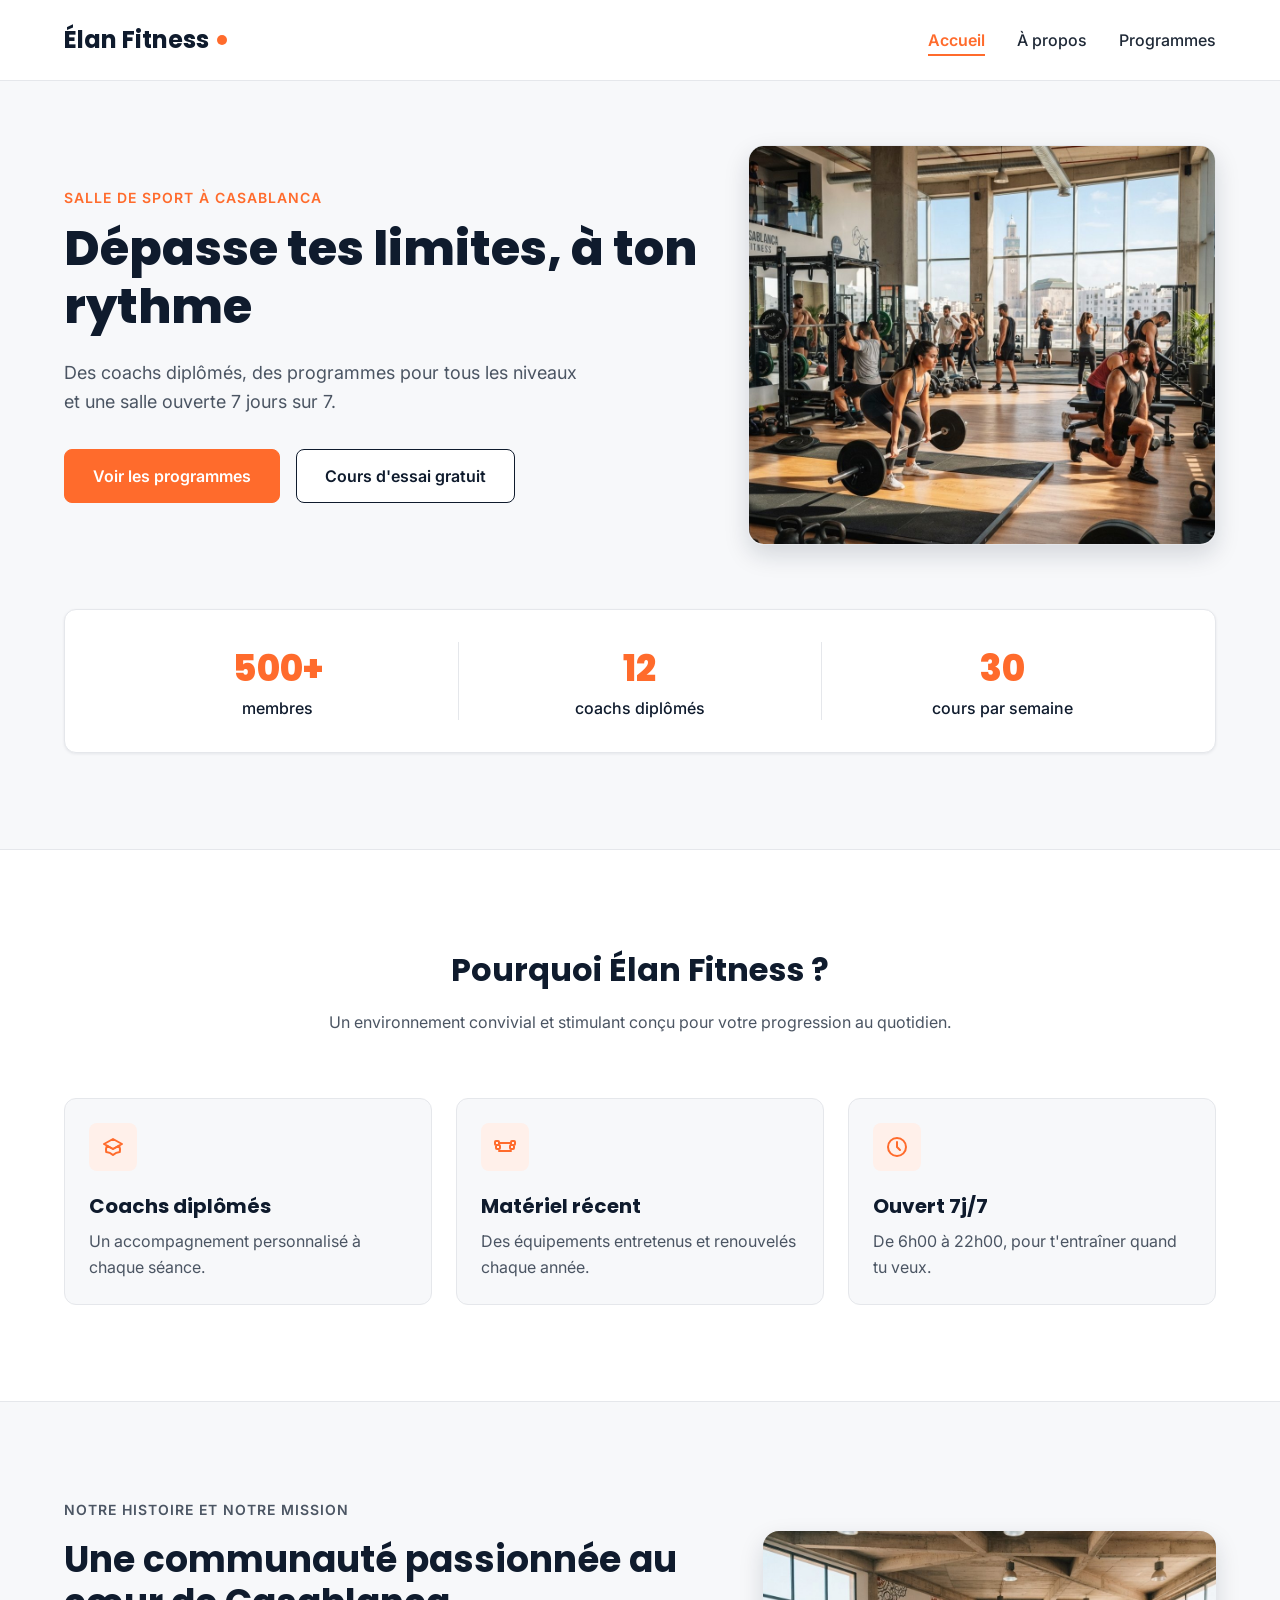
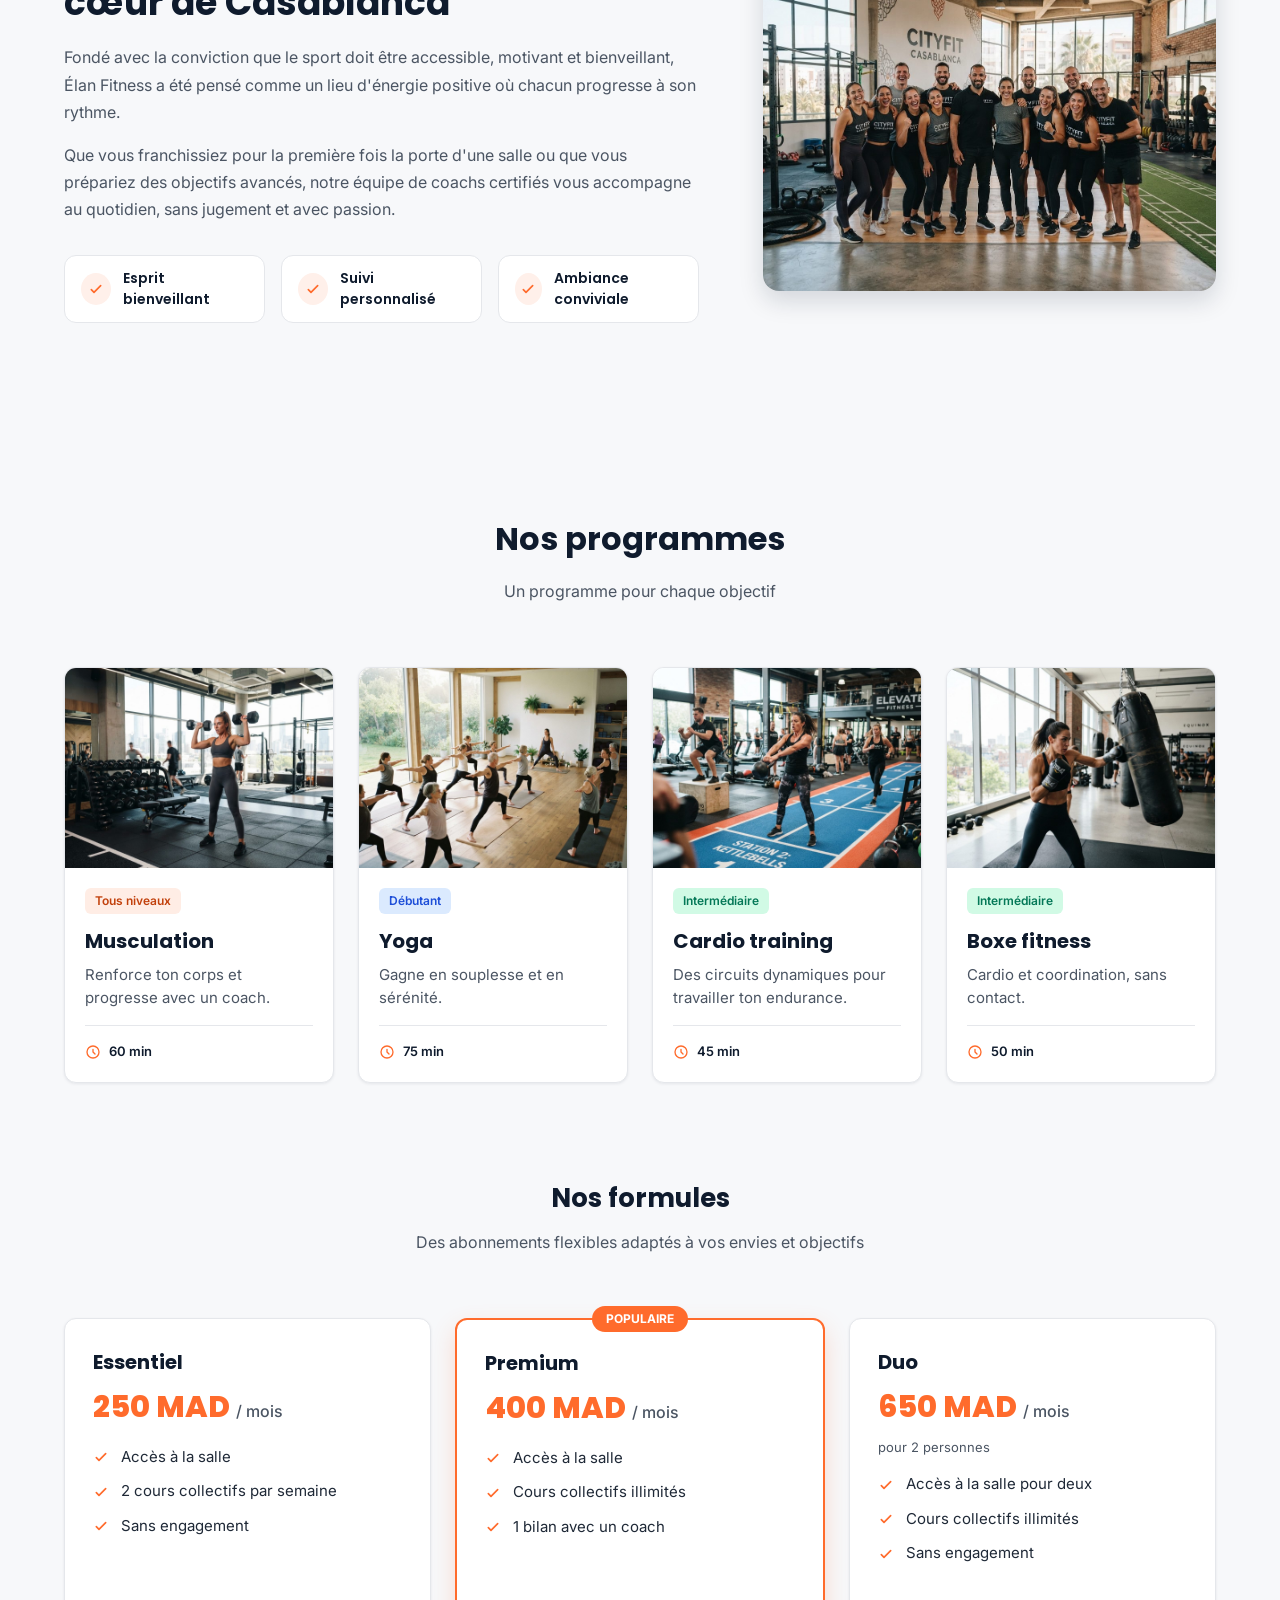
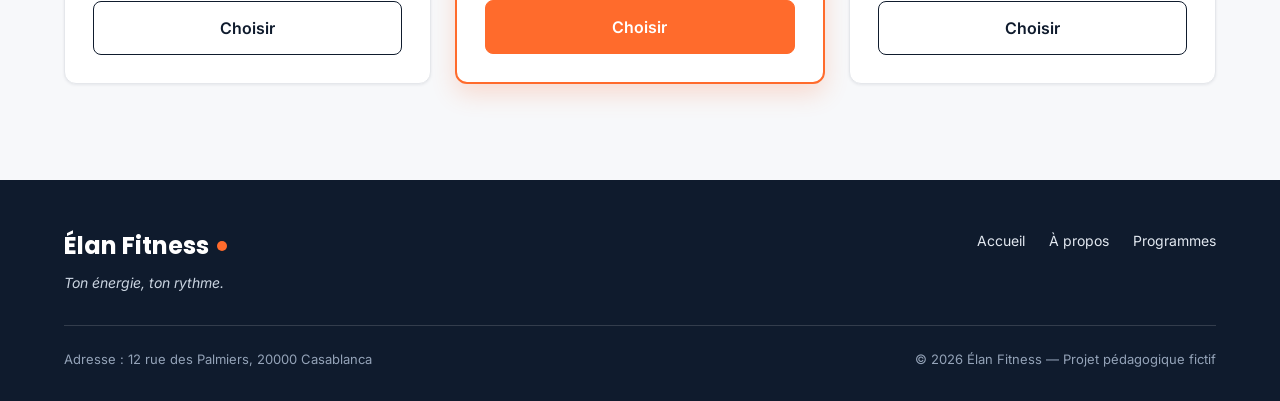
==== index.html @ 2877d308 "ajouter les imags et le file index.html et file style.css" ====
<!DOCTYPE html>
<html lang="fr">
<head>
  <meta charset="UTF-8">
  <meta name="viewport" content="width=device-width, initial-scale=1">
  <meta name="description" content="Élan Fitness, salle de sport à Casablanca : musculation, yoga, cardio et boxe fitness avec des coachs diplômés. Réservez votre cours d'essai gratuit.">
  <title>Élan Fitness | Salle de sport à Casablanca</title>

  <link rel="preconnect" href="https://fonts.googleapis.com">
  <link rel="preconnect" href="https://fonts.gstatic.com" crossorigin>
  <link href="https://fonts.googleapis.com/css2?family=Inter:wght@400;500;600&family=Poppins:wght@600;700;800&display=swap" rel="stylesheet">

  <link rel="stylesheet" href="style.css">
</head>

<body>

  <header class="en-tete">
    <div class="conteneur en-tete-contenu">
      <a href="#accueil" class="logo">Élan Fitness</a>

      <nav aria-label="Navigation principale">
        <ul class="menu">
          <li><a href="#accueil" class="lien-actif">Accueil</a></li>
          <li><a href="#a-propos">À propos</a></li>
          <li><a href="#programmes">Programmes</a></li>
        </ul>
      </nav>
    </div>
  </header>

  <main>

    <section id="accueil" class="hero">
      <div class="conteneur">

        <div class="hero-contenu">
          <div class="hero-texte">
            <p class="sur-titre">Salle de sport à Casablanca</p>
            <h1>Dépasse tes limites, à ton rythme</h1>
            <p class="hero-description">
              Des coachs diplômés, des programmes pour tous les niveaux et une salle ouverte 7 jours sur 7.
            </p>
            <div class="boutons">
              <a href="#programmes" class="bouton bouton-principal">Voir les programmes</a>
              <a href="#contact" class="bouton bouton-secondaire">Cours d'essai gratuit</a>
            </div>
          </div>

          <img class="hero-image" src="img/hero.jpg" alt="Des personnes s'entraînent dans une salle de sport lumineuse à Casablanca">
        </div>

        <div class="chiffres">
          <div class="chiffre">
            <p class="chiffre-nombre">500+</p>
            <p>membres</p>
          </div>
          <div class="chiffre">
            <p class="chiffre-nombre">12</p>
            <p>coachs diplômés</p>
          </div>
          <div class="chiffre">
            <p class="chiffre-nombre">30</p>
            <p>cours par semaine</p>
          </div>
        </div>

      </div>
    </section>

    <section class="section section-blanche">
      <div class="conteneur">

        <div class="section-titre">
          <h2>Pourquoi Élan Fitness ?</h2>
          <p>Un environnement convivial et stimulant conçu pour votre progression au quotidien.</p>
        </div>

        <div class="cartes">
          <article class="carte carte-avantage">
            <div class="icone"><img src="img/icone-coach.svg" alt=""></div>
            <h3>Coachs diplômés</h3>
            <p>Un accompagnement personnalisé à chaque séance.</p>
          </article>

          <article class="carte carte-avantage">
            <div class="icone"><img src="img/icone-materiel.svg" alt=""></div>
            <h3>Matériel récent</h3>
            <p>Des équipements entretenus et renouvelés chaque année.</p>
          </article>

          <article class="carte carte-avantage">
            <div class="icone"><img src="img/icone-horloge.svg" alt=""></div>
            <h3>Ouvert 7j/7</h3>
            <p>De 6h00 à 22h00, pour t'entraîner quand tu veux.</p>
          </article>
        </div>

      </div>
    </section>

    <section id="a-propos" class="section">
      <div class="conteneur apropos-contenu">

        <div class="apropos-texte">
          <p class="sur-titre">Notre histoire et notre mission</p>
          <h2>Une communauté passionnée au cœur de Casablanca</h2>
          <p>
            Fondé avec la conviction que le sport doit être accessible, motivant et bienveillant,
            Élan Fitness a été pensé comme un lieu d'énergie positive où chacun progresse à son rythme.
          </p>
          <p>
            Que vous franchissiez pour la première fois la porte d'une salle ou que vous prépariez des
            objectifs avancés, notre équipe de coachs certifiés vous accompagne au quotidien, sans
            jugement et avec passion.
          </p>

          <ul class="valeurs">
            <li class="valeur">
              <div class="icone icone-petite"><img src="img/icone-check.svg" alt=""></div>
              <span>Esprit bienveillant</span>
            </li>
            <li class="valeur">
              <div class="icone icone-petite"><img src="img/icone-check.svg" alt=""></div>
              <span>Suivi personnalisé</span>
            </li>
            <li class="valeur">
              <div class="icone icone-petite"><img src="img/icone-check.svg" alt=""></div>
              <span>Ambiance conviviale</span>
            </li>
          </ul>
        </div>

        <img class="apropos-image" src="img/equipe.jpg" alt="L'équipe de coachs d'Élan Fitness réunie dans la salle">

      </div>
    </section>

    <section id="programmes" class="section">
      <div class="conteneur">

        <div class="section-titre">
          <h2>Nos programmes</h2>
          <p>Un programme pour chaque objectif</p>
        </div>

        <div class="cartes">

          <article class="carte carte-programme">
            <img src="img/musculation.jpg" alt="Une sportive soulève des haltères dans l'espace musculation">
            <div class="programme-corps">
              <span class="etiquette etiquette-orange">Tous niveaux</span>
              <h3>Musculation</h3>
              <p>Renforce ton corps et progresse avec un coach.</p>
              <p class="duree"><img src="img/icone-duree.svg" alt="">60 min</p>
            </div>
          </article>

          <article class="carte carte-programme">
            <img src="img/yoga.jpg" alt="Un groupe pratique le yoga sur des tapis dans une salle lumineuse">
            <div class="programme-corps">
              <span class="etiquette etiquette-bleue">Débutant</span>
              <h3>Yoga</h3>
              <p>Gagne en souplesse et en sérénité.</p>
              <p class="duree"><img src="img/icone-duree.svg" alt="">75 min</p>
            </div>
          </article>

          <article class="carte carte-programme">
            <img src="img/cardio.jpg" alt="Des sportifs suivent un circuit de cardio training avec des kettlebells">
            <div class="programme-corps">
              <span class="etiquette etiquette-verte">Intermédiaire</span>
              <h3>Cardio training</h3>
              <p>Des circuits dynamiques pour travailler ton endurance.</p>
              <p class="duree"><img src="img/icone-duree.svg" alt="">45 min</p>
            </div>
          </article>

          <article class="carte carte-programme">
            <img src="img/boxe.jpg" alt="Une sportive frappe un sac de frappe pendant un cours de boxe fitness">
            <div class="programme-corps">
              <span class="etiquette etiquette-verte">Intermédiaire</span>
              <h3>Boxe fitness</h3>
              <p>Cardio et coordination, sans contact.</p>
              <p class="duree"><img src="img/icone-duree.svg" alt="">50 min</p>
            </div>
          </article>

        </div>

        <div class="formules">

          <div class="section-titre">
            <h3>Nos formules</h3>
            <p>Des abonnements flexibles adaptés à vos envies et objectifs</p>
          </div>

          <div class="cartes">

            <article class="carte formule">
              <h4>Essentiel</h4>
              <p class="prix">250 MAD <span>/ mois</span></p>
              <ul class="formule-liste">
                <li>Accès à la salle</li>
                <li>2 cours collectifs par semaine</li>
                <li>Sans engagement</li>
              </ul>
              <a href="#contact" class="bouton bouton-secondaire">Choisir</a>
            </article>

            <article class="carte formule formule-populaire">
              <p class="badge-populaire">Populaire</p>
              <h4>Premium</h4>
              <p class="prix">400 MAD <span>/ mois</span></p>
              <ul class="formule-liste">
                <li>Accès à la salle</li>
                <li>Cours collectifs illimités</li>
                <li>1 bilan avec un coach</li>
              </ul>
              <a href="#contact" class="bouton bouton-principal">Choisir</a>
            </article>

            <article class="carte formule">
              <h4>Duo</h4>
              <p class="prix">650 MAD <span>/ mois</span></p>
              <p class="prix-note">pour 2 personnes</p>
              <ul class="formule-liste">
                <li>Accès à la salle pour deux</li>
                <li>Cours collectifs illimités</li>
                <li>Sans engagement</li>
              </ul>
              <a href="#contact" class="bouton bouton-secondaire">Choisir</a>
            </article>

          </div>
        </div>

      </div>
    </section>

  </main>

  <footer class="pied-de-page">
    <div class="conteneur">

      <div class="pied-haut">
        <div>
          <p class="logo logo-clair">Élan Fitness</p>
          <p class="slogan">Ton énergie, ton rythme.</p>
        </div>

        <nav aria-label="Navigation du pied de page">
          <ul class="menu menu-pied">
            <li><a href="#accueil">Accueil</a></li>
            <li><a href="#a-propos">À propos</a></li>
            <li><a href="#programmes">Programmes</a></li>
          </ul>
        </nav>
      </div>

      <div class="pied-bas">
        <p>Adresse : 12 rue des Palmiers, 20000 Casablanca</p>
        <p>&copy; 2026 Élan Fitness — Projet pédagogique fictif</p>
      </div>

    </div>
  </footer>

</body>
</html>
---- style.css ----
* {
  box-sizing: border-box;
  margin: 0;
  padding: 0;
}

html {
  scroll-behavior: smooth;
}

body {
  font-family: 'Inter', Arial, sans-serif;
  font-size: 16px;
  line-height: 1.5;
  color: #1F2937;
  background-color: #F7F8FA;
}

h1, h2, h3, h4 {
  font-family: 'Poppins', Arial, sans-serif;
  color: #0F1B2D;
}

a {
  color: inherit;
  text-decoration: none;
}

ul {
  list-style: none;
}

img {
  display: block;
  max-width: 100%;
}

a:focus-visible,
button:focus-visible {
  outline: 3px solid #FF6B2C;
  outline-offset: 2px;
}

.conteneur {
  width: 100%;
  max-width: 1200px;
  margin: 0 auto;
  padding: 0 24px;
}

.section {
  padding: 96px 0;
}

.section-blanche {
  background-color: #FFFFFF;
  border-top: 1px solid #E5E7EB;
  border-bottom: 1px solid #E5E7EB;
}

.section-titre {
  max-width: 640px;
  margin: 0 auto 64px;
  text-align: center;
}

.section-titre h2 {
  font-size: 32px;
  margin-bottom: 16px;
}

.section-titre h3 {
  font-size: 26px;
  margin-bottom: 12px;
}

.section-titre p {
  color: #4B5563;
}

.sur-titre {
  font-size: 14px;
  font-weight: 600;
  color: #FF6B2C;
  text-transform: uppercase;
  letter-spacing: 1px;
  margin-bottom: 12px;
}

.bouton {
  display: inline-block;
  padding: 14px 28px;
  border-radius: 8px;
  font-size: 16px;
  font-weight: 600;
  text-align: center;
  cursor: pointer;
}

.bouton-principal {
  background-color: #FF6B2C;
  border: 1px solid #FF6B2C;
  color: #FFFFFF;
}

.bouton-principal:hover {
  background-color: #F05817;
}

.bouton-secondaire {
  background-color: #FFFFFF;
  border: 1px solid #0F1B2D;
  color: #0F1B2D;
}

.bouton-secondaire:hover {
  background-color: #F3F4F6;
}

.cartes {
  display: flex;
  gap: 24px;
}

.carte {
  flex: 1;
  background-color: #FFFFFF;
  border: 1px solid #E5E7EB;
  border-radius: 12px;
  box-shadow: 0 1px 3px rgba(15, 27, 45, 0.08);
}

.icone {
  width: 48px;
  height: 48px;
  background-color: #FFF0EA;
  border-radius: 8px;
  display: flex;
  align-items: center;
  justify-content: center;
}

.icone img {
  width: 24px;
  height: 24px;
}

.icone-petite {
  width: 32px;
  height: 32px;
  border-radius: 50%;
}

.icone-petite img {
  width: 16px;
  height: 16px;
}

.en-tete {
  position: sticky;
  top: 0;
  z-index: 10;
  background-color: #FFFFFF;
  border-bottom: 1px solid #E5E7EB;
}

.en-tete-contenu {
  height: 80px;
  display: flex;
  align-items: center;
  justify-content: space-between;
}

.logo {
  display: flex;
  align-items: center;
  font-family: 'Poppins', Arial, sans-serif;
  font-size: 24px;
  font-weight: 700;
  color: #0F1B2D;
}

.logo::after {
  content: "";
  width: 10px;
  height: 10px;
  margin-left: 8px;
  background-color: #FF6B2C;
  border-radius: 50%;
}

.menu {
  display: flex;
  gap: 32px;
}

.menu a {
  font-weight: 500;
  padding-bottom: 4px;
  border-bottom: 2px solid transparent;
}

.menu a:hover {
  color: #FF6B2C;
}

.menu .lien-actif {
  color: #FF6B2C;
  font-weight: 600;
  border-bottom-color: #FF6B2C;
}

.hero {
  padding: 64px 0 96px;
}

.hero-contenu {
  display: flex;
  align-items: center;
  gap: 32px;
}

.hero-texte {
  flex: 7;
}

.hero-texte h1 {
  font-size: 48px;
  font-weight: 800;
  line-height: 1.2;
  margin-bottom: 24px;
}

.hero-description {
  max-width: 520px;
  font-size: 18px;
  line-height: 1.6;
  color: #4B5563;
  margin-bottom: 32px;
}

.boutons {
  display: flex;
  flex-wrap: wrap;
  gap: 16px;
}

.hero-image {
  flex: 5;
  min-width: 0;
  height: 400px;
  object-fit: cover;
  border-radius: 16px;
  border: 1px solid #E5E7EB;
  box-shadow: 0 10px 25px rgba(15, 27, 45, 0.15);
}

.chiffres {
  display: flex;
  margin-top: 64px;
  padding: 32px;
  background-color: #FFFFFF;
  border: 1px solid #E5E7EB;
  border-radius: 12px;
  box-shadow: 0 1px 3px rgba(15, 27, 45, 0.08);
}

.chiffre {
  flex: 1;
  text-align: center;
  font-weight: 500;
  color: #0F1B2D;
}

.chiffre + .chiffre {
  border-left: 1px solid #E5E7EB;
}

.chiffre-nombre {
  font-family: 'Poppins', Arial, sans-serif;
  font-size: 36px;
  font-weight: 800;
  color: #FF6B2C;
}

.carte-avantage {
  padding: 24px;
  background-color: #F7F8FA;
  box-shadow: none;
}

.carte-avantage .icone {
  margin-bottom: 20px;
}

.carte-avantage h3 {
  font-size: 20px;
  margin-bottom: 8px;
}

.carte-avantage p {
  color: #4B5563;
  line-height: 1.6;
}

.apropos-contenu {
  display: flex;
  align-items: center;
  gap: 64px;
}

.apropos-texte {
  flex: 7;
}

.apropos-texte h2 {
  font-size: 36px;
  line-height: 1.2;
  margin-bottom: 20px;
}

.apropos-texte p {
  color: #4B5563;
  line-height: 1.7;
  margin-bottom: 16px;
}

.valeurs {
  display: flex;
  gap: 16px;
  margin-top: 32px;
}

.valeur {
  flex: 1;
  display: flex;
  align-items: center;
  gap: 12px;
  padding: 12px 16px;
  background-color: #FFFFFF;
  border: 1px solid #E5E7EB;
  border-radius: 12px;
  font-family: 'Poppins', Arial, sans-serif;
  font-size: 14px;
  font-weight: 600;
  color: #0F1B2D;
}

.apropos-image {
  flex: 5;
  min-width: 0;
  height: 360px;
  object-fit: cover;
  border-radius: 16px;
  box-shadow: 0 10px 25px rgba(15, 27, 45, 0.15);
}

.carte-programme {
  display: flex;
  flex-direction: column;
  overflow: hidden;
}

.carte-programme > img {
  width: 100%;
  height: 200px;
  object-fit: cover;
}

.programme-corps {
  flex: 1;
  display: flex;
  flex-direction: column;
  padding: 20px;
}

.programme-corps h3 {
  font-size: 20px;
  margin-bottom: 8px;
}

.programme-corps p {
  font-size: 15px;
  color: #4B5563;
}

.etiquette {
  align-self: flex-start;
  padding: 4px 10px;
  margin-bottom: 12px;
  border-radius: 6px;
  font-size: 12px;
  font-weight: 600;
}

.etiquette-orange {
  background-color: #FFEDE5;
  color: #C2410C;
}

.etiquette-bleue {
  background-color: #DBEAFE;
  color: #1D4ED8;
}

.etiquette-verte {
  background-color: #D1FAE5;
  color: #047857;
}

.programme-corps .duree {
  display: flex;
  align-items: center;
  gap: 8px;
  margin-top: auto;
  padding-top: 16px;
  border-top: 1px solid #E5E7EB;
  font-size: 13px;
  font-weight: 600;
  color: #0F1B2D;
}

.programme-corps h3 + p {
  margin-bottom: 16px;
}

.duree img {
  width: 16px;
  height: 16px;
}

.formules {
  margin-top: 96px;
}

.formule {
  position: relative;
  display: flex;
  flex-direction: column;
  padding: 28px;
}

.formule h4 {
  font-size: 20px;
}

.prix {
  margin: 8px 0 16px;
  font-family: 'Poppins', Arial, sans-serif;
  font-size: 30px;
  font-weight: 800;
  color: #FF6B2C;
}

.prix span {
  font-family: 'Inter', Arial, sans-serif;
  font-size: 16px;
  font-weight: 500;
  color: #4B5563;
}

.prix-note {
  margin: -8px 0 16px;
  font-size: 13px;
  color: #4B5563;
}

.formule-liste {
  flex: 1;
  margin-bottom: 24px;
}

.formule-liste li {
  padding-left: 28px;
  margin-bottom: 12px;
  font-size: 15px;
  background-image: url('img/icone-check.svg');
  background-repeat: no-repeat;
  background-position: left center;
  background-size: 16px;
}

.formule .bouton {
  display: block;
}

.formule-populaire {
  border: 2px solid #FF6B2C;
  box-shadow: 0 10px 25px rgba(255, 107, 44, 0.2);
}

.badge-populaire {
  position: absolute;
  top: -14px;
  left: 50%;
  transform: translateX(-50%);
  padding: 4px 14px;
  background-color: #FF6B2C;
  border-radius: 999px;
  font-size: 12px;
  font-weight: 700;
  text-transform: uppercase;
  color: #FFFFFF;
}

.pied-de-page {
  padding: 48px 0 32px;
  background-color: #0F1B2D;
  color: #FFFFFF;
}

.pied-haut {
  display: flex;
  justify-content: space-between;
  align-items: flex-start;
  padding-bottom: 32px;
  border-bottom: 1px solid rgba(255, 255, 255, 0.15);
}

.logo-clair {
  color: #FFFFFF;
}

.slogan {
  margin-top: 8px;
  font-size: 14px;
  font-style: italic;
  color: #CBD5E1;
}

.menu-pied {
  gap: 24px;
}

.menu-pied a {
  font-size: 14px;
  font-weight: 400;
  color: #E2E8F0;
}

.pied-bas {
  display: flex;
  justify-content: space-between;
  margin-top: 24px;
  font-size: 13px;
  color: #94A3B8;
}
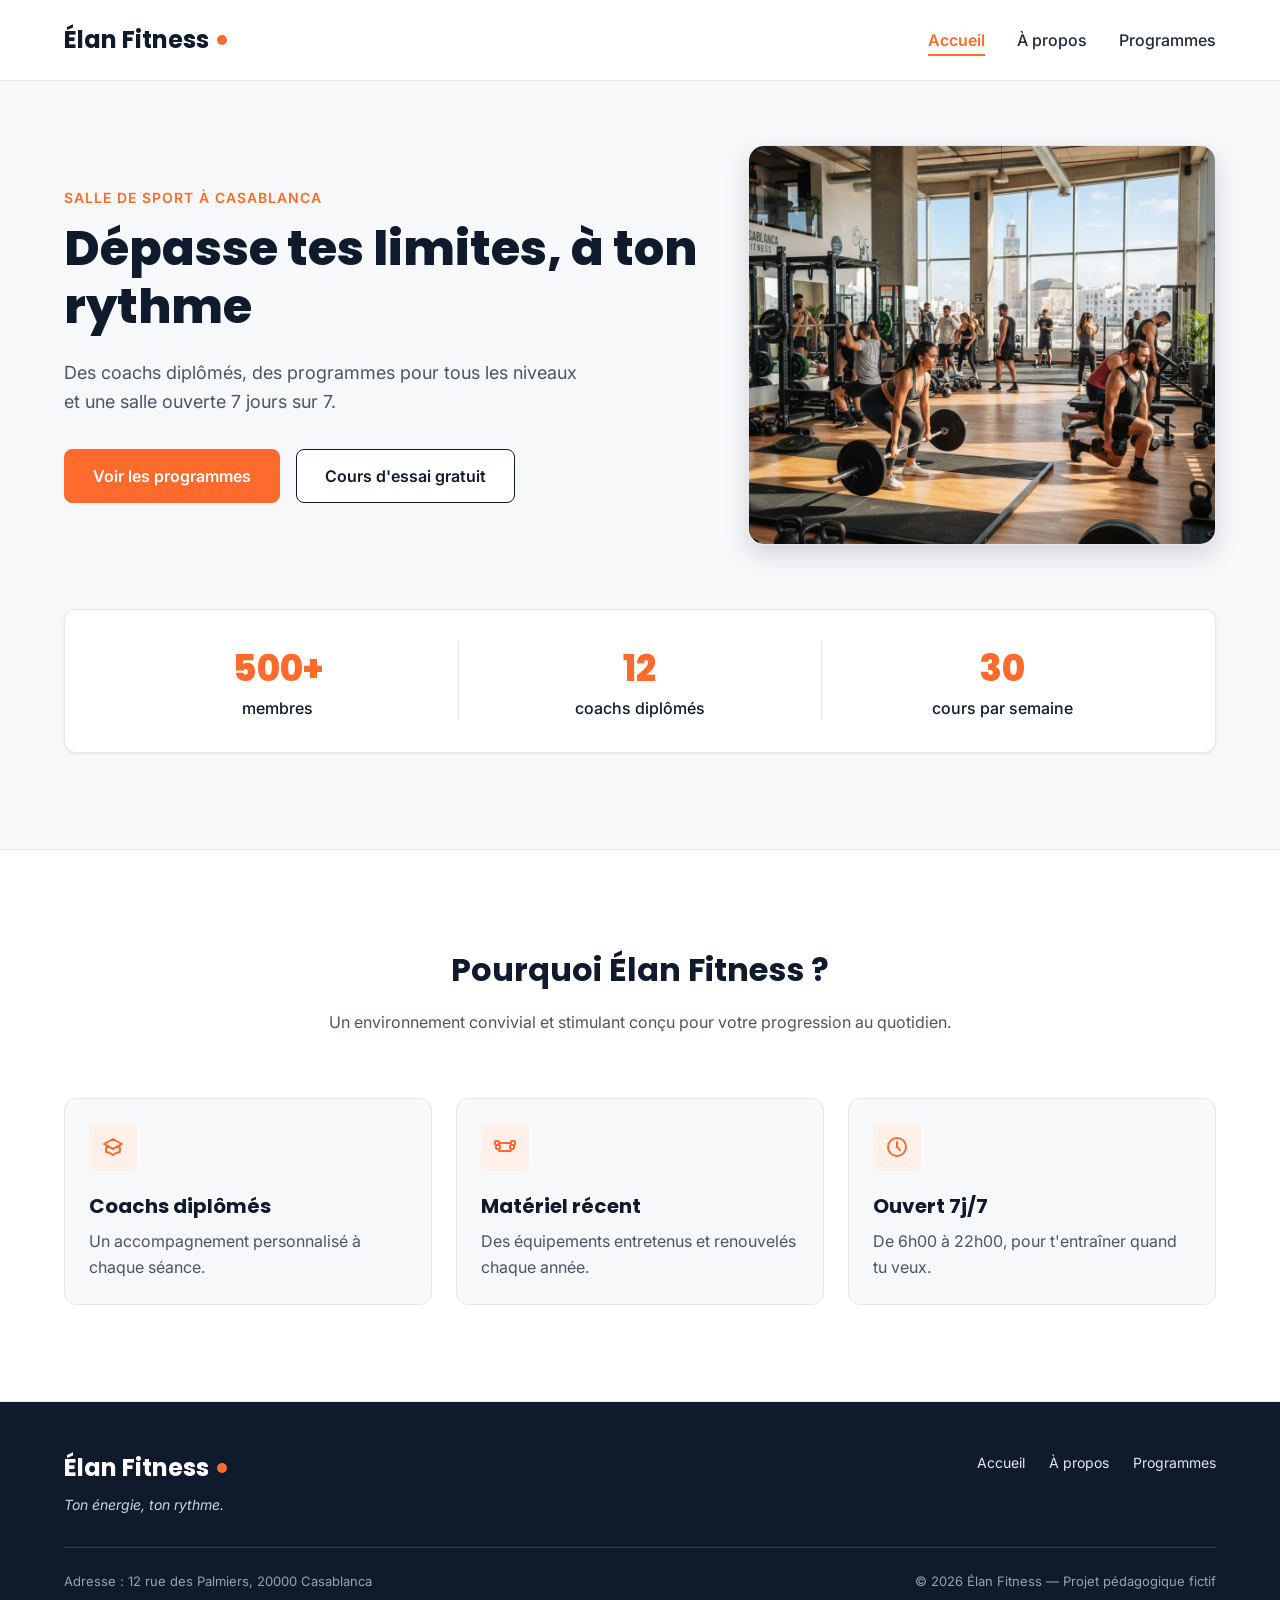
==== commit 8b880d7f: "ajouter le file a-propos.html , le file programmes.html et modified le file index.html" ====
--- a/index.html
+++ b/index.html
@@ -22,8 +22,8 @@
       <nav aria-label="Navigation principale">
         <ul class="menu">
           <li><a href="#accueil" class="lien-actif">Accueil</a></li>
-          <li><a href="#a-propos">À propos</a></li>
-          <li><a href="#programmes">Programmes</a></li>
+          <li><a href="a-propos.html">À propos</a></li>
+          <li><a href="programmes.html">Programmes</a></li>
         </ul>
       </nav>
     </div>
@@ -98,146 +98,7 @@
 
       </div>
     </section>
-
-    <section id="a-propos" class="section">
-      <div class="conteneur apropos-contenu">
-
-        <div class="apropos-texte">
-          <p class="sur-titre">Notre histoire et notre mission</p>
-          <h2>Une communauté passionnée au cœur de Casablanca</h2>
-          <p>
-            Fondé avec la conviction que le sport doit être accessible, motivant et bienveillant,
-            Élan Fitness a été pensé comme un lieu d'énergie positive où chacun progresse à son rythme.
-          </p>
-          <p>
-            Que vous franchissiez pour la première fois la porte d'une salle ou que vous prépariez des
-            objectifs avancés, notre équipe de coachs certifiés vous accompagne au quotidien, sans
-            jugement et avec passion.
-          </p>
-
-          <ul class="valeurs">
-            <li class="valeur">
-              <div class="icone icone-petite"><img src="img/icone-check.svg" alt=""></div>
-              <span>Esprit bienveillant</span>
-            </li>
-            <li class="valeur">
-              <div class="icone icone-petite"><img src="img/icone-check.svg" alt=""></div>
-              <span>Suivi personnalisé</span>
-            </li>
-            <li class="valeur">
-              <div class="icone icone-petite"><img src="img/icone-check.svg" alt=""></div>
-              <span>Ambiance conviviale</span>
-            </li>
-          </ul>
-        </div>
-
-        <img class="apropos-image" src="img/equipe.jpg" alt="L'équipe de coachs d'Élan Fitness réunie dans la salle">
-
-      </div>
-    </section>
-
-    <section id="programmes" class="section">
-      <div class="conteneur">
-
-        <div class="section-titre">
-          <h2>Nos programmes</h2>
-          <p>Un programme pour chaque objectif</p>
-        </div>
-
-        <div class="cartes">
-
-          <article class="carte carte-programme">
-            <img src="img/musculation.jpg" alt="Une sportive soulève des haltères dans l'espace musculation">
-            <div class="programme-corps">
-              <span class="etiquette etiquette-orange">Tous niveaux</span>
-              <h3>Musculation</h3>
-              <p>Renforce ton corps et progresse avec un coach.</p>
-              <p class="duree"><img src="img/icone-duree.svg" alt="">60 min</p>
-            </div>
-          </article>
-
-          <article class="carte carte-programme">
-            <img src="img/yoga.jpg" alt="Un groupe pratique le yoga sur des tapis dans une salle lumineuse">
-            <div class="programme-corps">
-              <span class="etiquette etiquette-bleue">Débutant</span>
-              <h3>Yoga</h3>
-              <p>Gagne en souplesse et en sérénité.</p>
-              <p class="duree"><img src="img/icone-duree.svg" alt="">75 min</p>
-            </div>
-          </article>
-
-          <article class="carte carte-programme">
-            <img src="img/cardio.jpg" alt="Des sportifs suivent un circuit de cardio training avec des kettlebells">
-            <div class="programme-corps">
-              <span class="etiquette etiquette-verte">Intermédiaire</span>
-              <h3>Cardio training</h3>
-              <p>Des circuits dynamiques pour travailler ton endurance.</p>
-              <p class="duree"><img src="img/icone-duree.svg" alt="">45 min</p>
-            </div>
-          </article>
-
-          <article class="carte carte-programme">
-            <img src="img/boxe.jpg" alt="Une sportive frappe un sac de frappe pendant un cours de boxe fitness">
-            <div class="programme-corps">
-              <span class="etiquette etiquette-verte">Intermédiaire</span>
-              <h3>Boxe fitness</h3>
-              <p>Cardio et coordination, sans contact.</p>
-              <p class="duree"><img src="img/icone-duree.svg" alt="">50 min</p>
-            </div>
-          </article>
-
-        </div>
-
-        <div class="formules">
-
-          <div class="section-titre">
-            <h3>Nos formules</h3>
-            <p>Des abonnements flexibles adaptés à vos envies et objectifs</p>
-          </div>
-
-          <div class="cartes">
-
-            <article class="carte formule">
-              <h4>Essentiel</h4>
-              <p class="prix">250 MAD <span>/ mois</span></p>
-              <ul class="formule-liste">
-                <li>Accès à la salle</li>
-                <li>2 cours collectifs par semaine</li>
-                <li>Sans engagement</li>
-              </ul>
-              <a href="#contact" class="bouton bouton-secondaire">Choisir</a>
-            </article>
-
-            <article class="carte formule formule-populaire">
-              <p class="badge-populaire">Populaire</p>
-              <h4>Premium</h4>
-              <p class="prix">400 MAD <span>/ mois</span></p>
-              <ul class="formule-liste">
-                <li>Accès à la salle</li>
-                <li>Cours collectifs illimités</li>
-                <li>1 bilan avec un coach</li>
-              </ul>
-              <a href="#contact" class="bouton bouton-principal">Choisir</a>
-            </article>
-
-            <article class="carte formule">
-              <h4>Duo</h4>
-              <p class="prix">650 MAD <span>/ mois</span></p>
-              <p class="prix-note">pour 2 personnes</p>
-              <ul class="formule-liste">
-                <li>Accès à la salle pour deux</li>
-                <li>Cours collectifs illimités</li>
-                <li>Sans engagement</li>
-              </ul>
-              <a href="#contact" class="bouton bouton-secondaire">Choisir</a>
-            </article>
-
-          </div>
-        </div>
-
-      </div>
-    </section>
-
+   
   </main>
 
   <footer class="pied-de-page">
@@ -251,9 +112,9 @@
 
         <nav aria-label="Navigation du pied de page">
           <ul class="menu menu-pied">
-            <li><a href="#accueil">Accueil</a></li>
-            <li><a href="#a-propos">À propos</a></li>
-            <li><a href="#programmes">Programmes</a></li>
+            <li><a href="#contact">Accueil</a></li>
+            <li><a href="a-propos.html">À propos</a></li>
+            <li><a href="programmes.html">Programmes</a></li>
           </ul>
         </nav>
       </div>
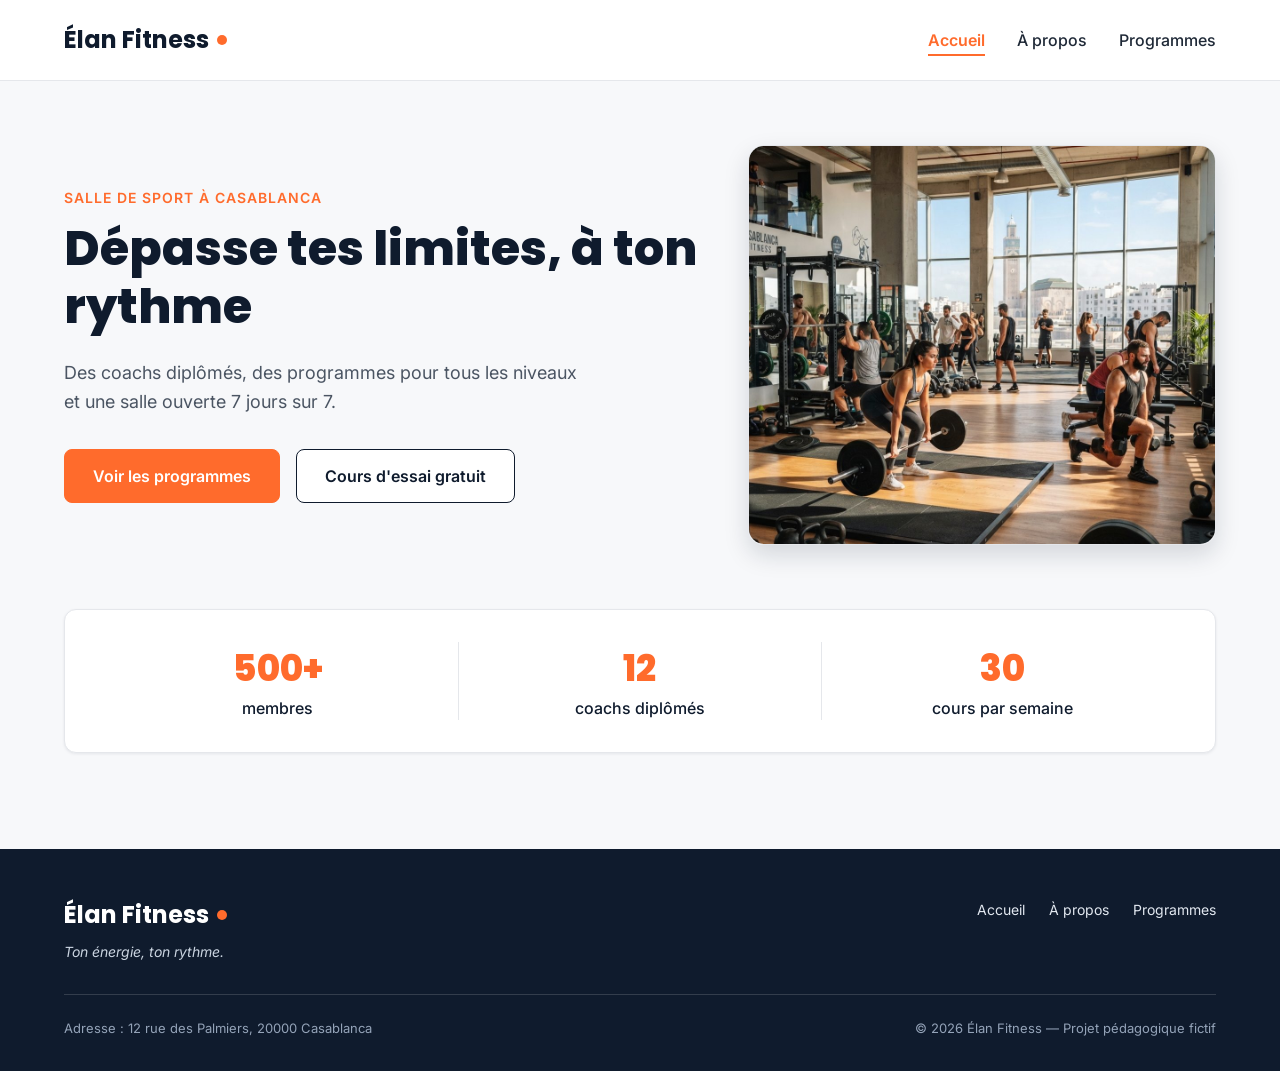
==== commit 0690b5d6: "ajouter le parté de Pourquoi Élan Fitness dans le file a-propos.html" ====
--- a/index.html
+++ b/index.html
@@ -68,37 +68,6 @@
       </div>
     </section>
 
-    <section class="section section-blanche">
-      <div class="conteneur">
-
-        <div class="section-titre">
-          <h2>Pourquoi Élan Fitness ?</h2>
-          <p>Un environnement convivial et stimulant conçu pour votre progression au quotidien.</p>
-        </div>
-
-        <div class="cartes">
-          <article class="carte carte-avantage">
-            <div class="icone"><img src="img/icone-coach.svg" alt=""></div>
-            <h3>Coachs diplômés</h3>
-            <p>Un accompagnement personnalisé à chaque séance.</p>
-          </article>
-
-          <article class="carte carte-avantage">
-            <div class="icone"><img src="img/icone-materiel.svg" alt=""></div>
-            <h3>Matériel récent</h3>
-            <p>Des équipements entretenus et renouvelés chaque année.</p>
-          </article>
-
-          <article class="carte carte-avantage">
-            <div class="icone"><img src="img/icone-horloge.svg" alt=""></div>
-            <h3>Ouvert 7j/7</h3>
-            <p>De 6h00 à 22h00, pour t'entraîner quand tu veux.</p>
-          </article>
-        </div>
-
-      </div>
-    </section>
-   
   </main>
 
   <footer class="pied-de-page">
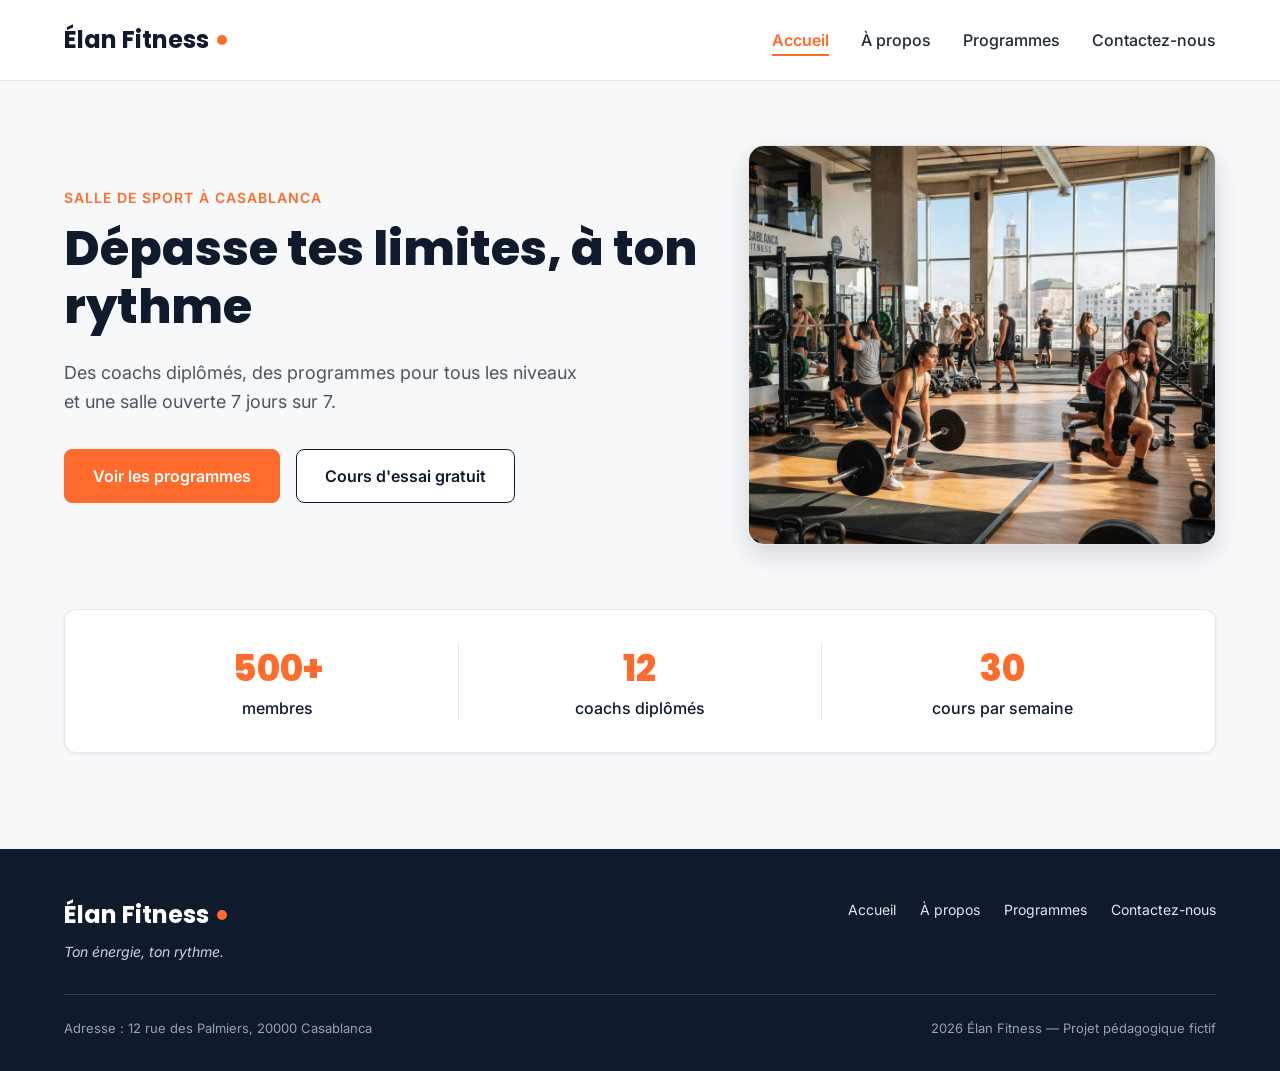
==== commit 4c932fb0: "ajouter la page contactez-nous" ====
--- a/index.html
+++ b/index.html
@@ -24,6 +24,7 @@
           <li><a href="#accueil" class="lien-actif">Accueil</a></li>
           <li><a href="a-propos.html">À propos</a></li>
           <li><a href="programmes.html">Programmes</a></li>
+          <li><a href="Contactez-nous.html">Contactez-nous</a></li>
         </ul>
       </nav>
     </div>
@@ -84,13 +85,14 @@
             <li><a href="#contact">Accueil</a></li>
             <li><a href="a-propos.html">À propos</a></li>
             <li><a href="programmes.html">Programmes</a></li>
+            <li><a href="Contactez-nous.html">Contactez-nous</a></li>
           </ul>
         </nav>
       </div>
 
       <div class="pied-bas">
         <p>Adresse : 12 rue des Palmiers, 20000 Casablanca</p>
-        <p>&copy; 2026 Élan Fitness — Projet pédagogique fictif</p>
+        <p> 2026 Élan Fitness — Projet pédagogique fictif</p>
       </div>
 
     </div>
